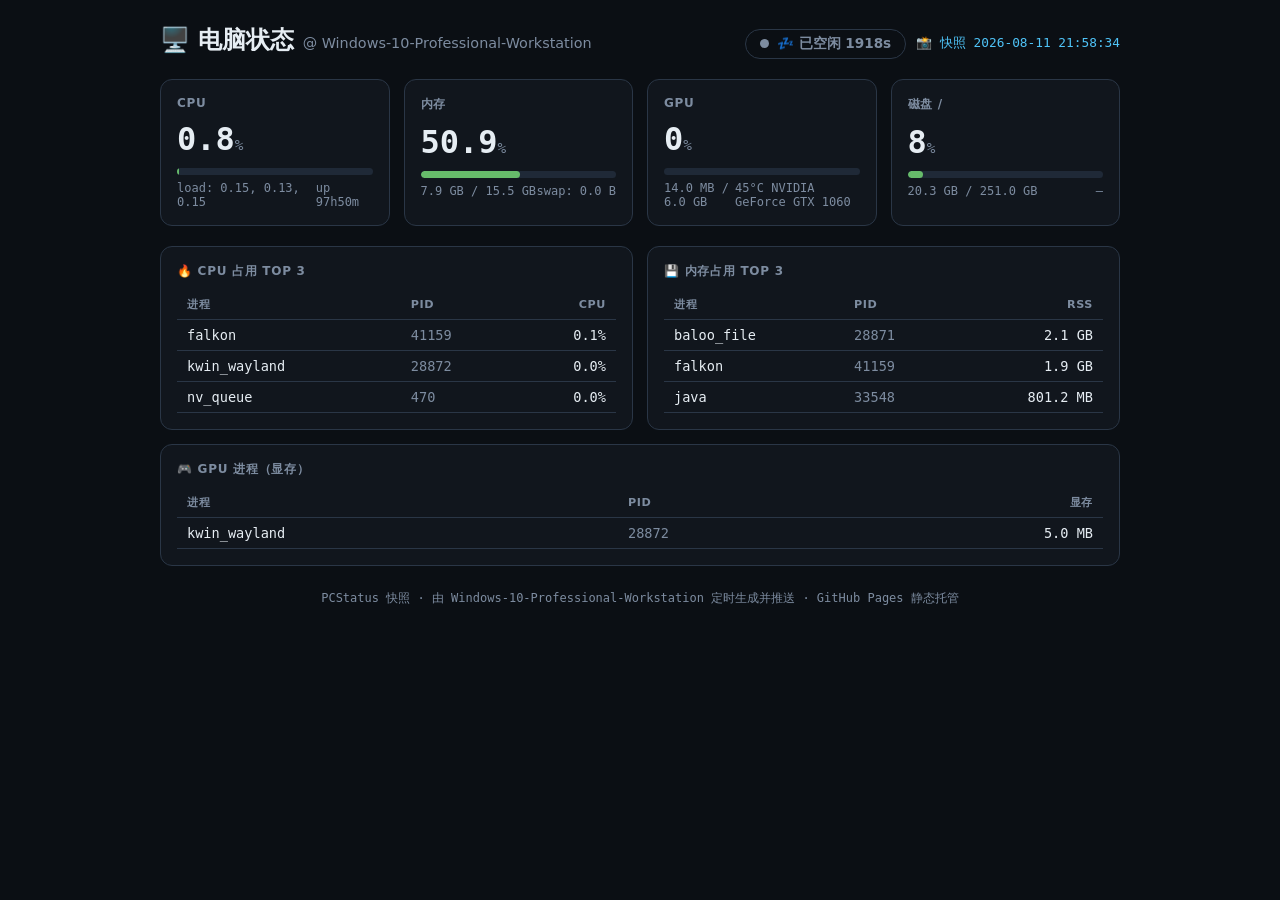
==== status/index.html @ 0da1200c "status snapshot 2026-08-11 21:58:34" ====
<!DOCTYPE html>
<html lang="zh-CN">
<head>
<meta charset="utf-8">
<meta name="viewport" content="width=device-width, initial-scale=1">
<meta http-equiv="Cache-Control" content="no-store">
<title>🖥️ 电脑状态 · 快照</title>
<style>
:root{--bg:#0b0f14;--fg:#e6edf3;--card:#11161d;--border:#2a3646;--accent:#4fc3f7;--ok:#66bb6a;--warn:#ffb74d;--danger:#ef5350;--dim:#7d8ca0}
*{margin:0;padding:0;box-sizing:border-box}
body{background:var(--bg);color:var(--fg);font-family:system-ui,-apple-system,"Segoe UI",sans-serif;min-height:100vh;padding:24px 16px 48px}
.wrap{max-width:960px;margin:0 auto}
header{display:flex;justify-content:space-between;align-items:baseline;flex-wrap:wrap;gap:8px;margin-bottom:20px}
h1{font-size:1.5rem;font-weight:700}
h1 span{color:var(--dim);font-size:.9rem;font-weight:400}
.status-pill{display:inline-flex;align-items:center;gap:8px;padding:5px 14px;border-radius:999px;font-size:.85rem;font-weight:600;border:1px solid var(--border)}
.status-pill .dot{width:9px;height:9px;border-radius:50%;background:var(--dim)}
.status-pill.active{color:var(--ok);border-color:rgba(102,187,106,.4)}
.status-pill.active .dot{background:var(--ok);box-shadow:0 0 8px var(--ok);animation:pulse 2s infinite}
.status-pill.idle{color:var(--dim)}
@keyframes pulse{50%{opacity:.4}}
.cards{display:grid;grid-template-columns:repeat(auto-fit,minmax(200px,1fr));gap:14px;margin-bottom:20px}
.card{background:var(--card);border:1px solid var(--border);border-radius:12px;padding:16px}
.card h3{font-size:.75rem;color:var(--dim);text-transform:uppercase;letter-spacing:.06em;margin-bottom:10px;font-weight:600}
.big{font-size:2rem;font-weight:800;font-family:monospace}
.big small{font-size:.9rem;color:var(--dim);font-weight:400}
.bar{height:7px;background:#1f2937;border-radius:99px;margin-top:10px;overflow:hidden}
.bar>div{height:100%;border-radius:99px;transition:width .6s cubic-bezier(.165,.84,.44,1)}
.meta{display:flex;justify-content:space-between;font-size:.75rem;color:var(--dim);margin-top:6px;font-family:monospace}
.grid2{display:grid;grid-template-columns:1fr 1fr;gap:14px;margin-bottom:20px}
@media(max-width:700px){.grid2{grid-template-columns:1fr}}
table{width:100%;border-collapse:collapse;font-size:.85rem}
th,td{text-align:left;padding:7px 10px;border-bottom:1px solid var(--border)}
th{color:var(--dim);font-weight:600;font-size:.7rem;text-transform:uppercase;letter-spacing:.05em}
td.pct{font-family:monospace;text-align:right}
td.name{font-family:monospace;max-width:180px;overflow:hidden;text-overflow:ellipsis;white-space:nowrap}
td.pid{color:var(--dim);font-family:monospace}
.foot{color:var(--dim);font-size:.75rem;text-align:center;margin-top:24px;font-family:monospace}
.snapshot{color:var(--accent);font-family:monospace;font-size:.8rem}
</style>
</head>
<body>
<div class="wrap">
  <header>
    <h1>🖥️ 电脑状态 <span>@ Windows-10-Professional-Workstation</span></h1>
    <div style="display:flex;gap:10px;align-items:center;flex-wrap:wrap">
      <span class="status-pill idle"><span class="dot"></span>💤 已空闲 1918s</span>
      <span class="snapshot">📸 快照 2026-08-11 21:58:34</span>
    </div>
  </header>
  <div class="cards">
    <div class="card"><h3>CPU</h3><div class="big">0.8<small>%</small></div><div class="bar"><div style="width:1%;background:var(--ok)"></div></div><div class="meta"><span>load: 0.15, 0.13, 0.15</span><span>up 97h50m</span></div></div>
    <div class="card"><h3>内存</h3><div class="big">50.9<small>%</small></div><div class="bar"><div style="width:51%;background:var(--ok)"></div></div><div class="meta"><span>7.9 GB / 15.5 GB</span><span>swap: 0.0 B</span></div></div>
    <div class="card"><h3>GPU</h3><div class="big">0<small>%</small></div><div class="bar"><div style="width:0%;background:var(--accent)"></div></div><div class="meta"><span>14.0 MB / 6.0 GB</span><span>45°C NVIDIA GeForce GTX 1060</span></div></div>
    <div class="card"><h3>磁盘 /</h3><div class="big">8<small>%</small></div><div class="bar"><div style="width:8%;background:var(--ok)"></div></div><div class="meta"><span>20.3 GB / 251.0 GB</span><span>–</span></div></div>
  </div>
  <div class="grid2">
    <div class="card"><h3>🔥 CPU 占用 Top 3</h3><table><thead><tr><th>进程</th><th>PID</th><th style="text-align:right">CPU</th></tr></thead><tbody><tr><td class="name">falkon</td><td class="pid">41159</td><td class="pct">0.1%</td></tr><tr><td class="name">kwin_wayland</td><td class="pid">28872</td><td class="pct">0.0%</td></tr><tr><td class="name">nv_queue</td><td class="pid">470</td><td class="pct">0.0%</td></tr></tbody></table></div>
    <div class="card"><h3>💾 内存占用 Top 3</h3><table><thead><tr><th>进程</th><th>PID</th><th style="text-align:right">RSS</th></tr></thead><tbody><tr><td class="name">baloo_file</td><td class="pid">28871</td><td class="pct">2.1 GB</td></tr><tr><td class="name">falkon</td><td class="pid">41159</td><td class="pct">1.9 GB</td></tr><tr><td class="name">java</td><td class="pid">33548</td><td class="pct">801.2 MB</td></tr></tbody></table></div>
    <div class="card" style="grid-column:1/-1"><h3>🎮 GPU 进程（显存）</h3><table><thead><tr><th>进程</th><th>PID</th><th style="text-align:right">显存</th></tr></thead><tbody><tr><td class="name">kwin_wayland</td><td class="pid">28872</td><td class="pct">5.0 MB</td></tr></tbody></table></div>
  </div>
  <div class="foot">PCStatus 快照 · 由 Windows-10-Professional-Workstation 定时生成并推送 · GitHub Pages 静态托管</div>
</div>
</body>
</html>
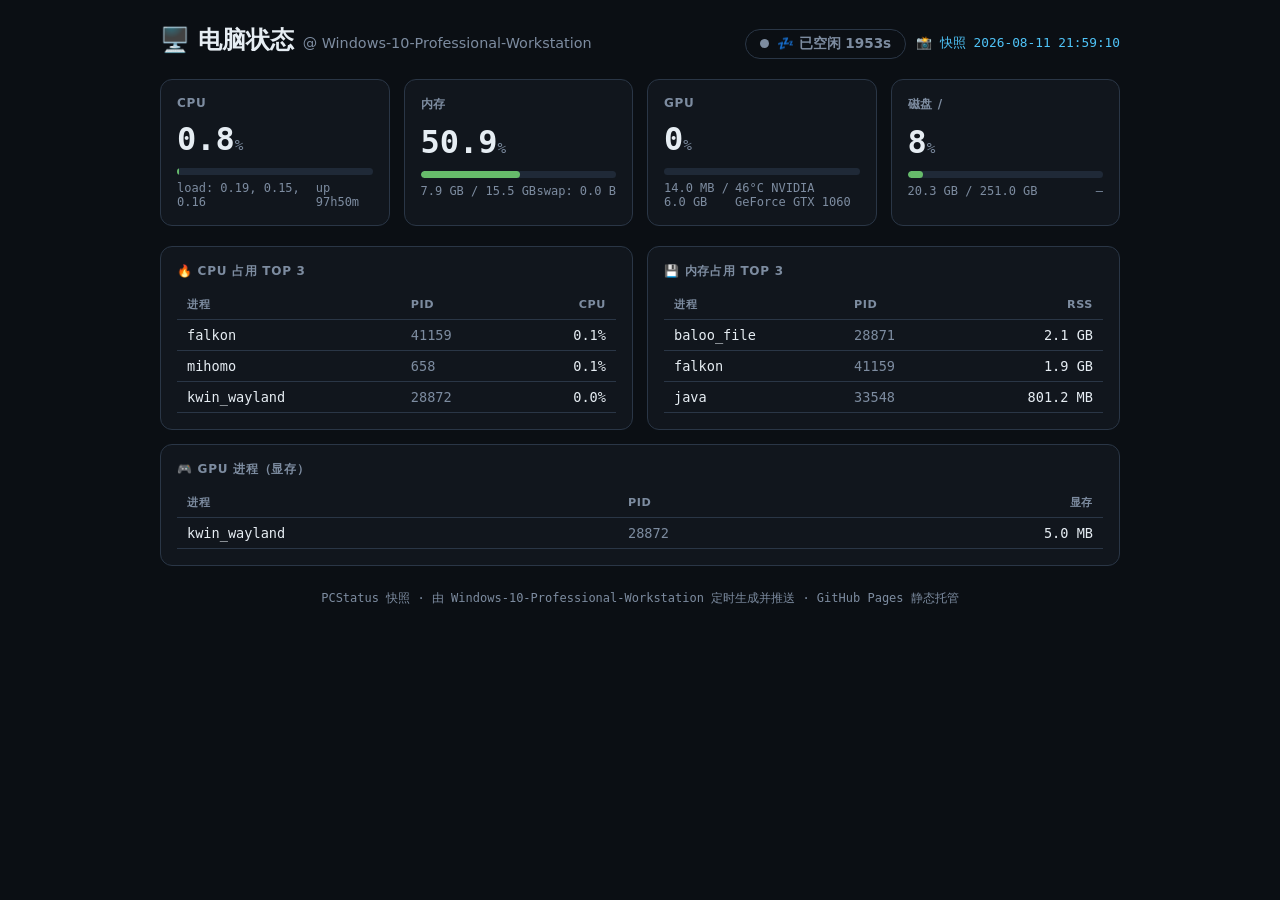
==== commit 9031cef8: "status snapshot 2026-08-11 21:59:10" ====
--- a/status/index.html
+++ b/status/index.html
@@ -44,18 +44,18 @@
   <header>
     <h1>🖥️ 电脑状态 <span>@ Windows-10-Professional-Workstation</span></h1>
     <div style="display:flex;gap:10px;align-items:center;flex-wrap:wrap">
-      <span class="status-pill idle"><span class="dot"></span>💤 已空闲 1918s</span>
-      <span class="snapshot">📸 快照 2026-08-11 21:58:34</span>
+      <span class="status-pill idle"><span class="dot"></span>💤 已空闲 1953s</span>
+      <span class="snapshot">📸 快照 2026-08-11 21:59:10</span>
     </div>
   </header>
   <div class="cards">
-    <div class="card"><h3>CPU</h3><div class="big">0.8<small>%</small></div><div class="bar"><div style="width:1%;background:var(--ok)"></div></div><div class="meta"><span>load: 0.15, 0.13, 0.15</span><span>up 97h50m</span></div></div>
+    <div class="card"><h3>CPU</h3><div class="big">0.8<small>%</small></div><div class="bar"><div style="width:1%;background:var(--ok)"></div></div><div class="meta"><span>load: 0.19, 0.15, 0.16</span><span>up 97h50m</span></div></div>
     <div class="card"><h3>内存</h3><div class="big">50.9<small>%</small></div><div class="bar"><div style="width:51%;background:var(--ok)"></div></div><div class="meta"><span>7.9 GB / 15.5 GB</span><span>swap: 0.0 B</span></div></div>
-    <div class="card"><h3>GPU</h3><div class="big">0<small>%</small></div><div class="bar"><div style="width:0%;background:var(--accent)"></div></div><div class="meta"><span>14.0 MB / 6.0 GB</span><span>45°C NVIDIA GeForce GTX 1060</span></div></div>
+    <div class="card"><h3>GPU</h3><div class="big">0<small>%</small></div><div class="bar"><div style="width:0%;background:var(--accent)"></div></div><div class="meta"><span>14.0 MB / 6.0 GB</span><span>46°C NVIDIA GeForce GTX 1060</span></div></div>
     <div class="card"><h3>磁盘 /</h3><div class="big">8<small>%</small></div><div class="bar"><div style="width:8%;background:var(--ok)"></div></div><div class="meta"><span>20.3 GB / 251.0 GB</span><span>–</span></div></div>
   </div>
   <div class="grid2">
-    <div class="card"><h3>🔥 CPU 占用 Top 3</h3><table><thead><tr><th>进程</th><th>PID</th><th style="text-align:right">CPU</th></tr></thead><tbody><tr><td class="name">falkon</td><td class="pid">41159</td><td class="pct">0.1%</td></tr><tr><td class="name">kwin_wayland</td><td class="pid">28872</td><td class="pct">0.0%</td></tr><tr><td class="name">nv_queue</td><td class="pid">470</td><td class="pct">0.0%</td></tr></tbody></table></div>
+    <div class="card"><h3>🔥 CPU 占用 Top 3</h3><table><thead><tr><th>进程</th><th>PID</th><th style="text-align:right">CPU</th></tr></thead><tbody><tr><td class="name">falkon</td><td class="pid">41159</td><td class="pct">0.1%</td></tr><tr><td class="name">mihomo</td><td class="pid">658</td><td class="pct">0.1%</td></tr><tr><td class="name">kwin_wayland</td><td class="pid">28872</td><td class="pct">0.0%</td></tr></tbody></table></div>
     <div class="card"><h3>💾 内存占用 Top 3</h3><table><thead><tr><th>进程</th><th>PID</th><th style="text-align:right">RSS</th></tr></thead><tbody><tr><td class="name">baloo_file</td><td class="pid">28871</td><td class="pct">2.1 GB</td></tr><tr><td class="name">falkon</td><td class="pid">41159</td><td class="pct">1.9 GB</td></tr><tr><td class="name">java</td><td class="pid">33548</td><td class="pct">801.2 MB</td></tr></tbody></table></div>
     <div class="card" style="grid-column:1/-1"><h3>🎮 GPU 进程（显存）</h3><table><thead><tr><th>进程</th><th>PID</th><th style="text-align:right">显存</th></tr></thead><tbody><tr><td class="name">kwin_wayland</td><td class="pid">28872</td><td class="pct">5.0 MB</td></tr></tbody></table></div>
   </div>
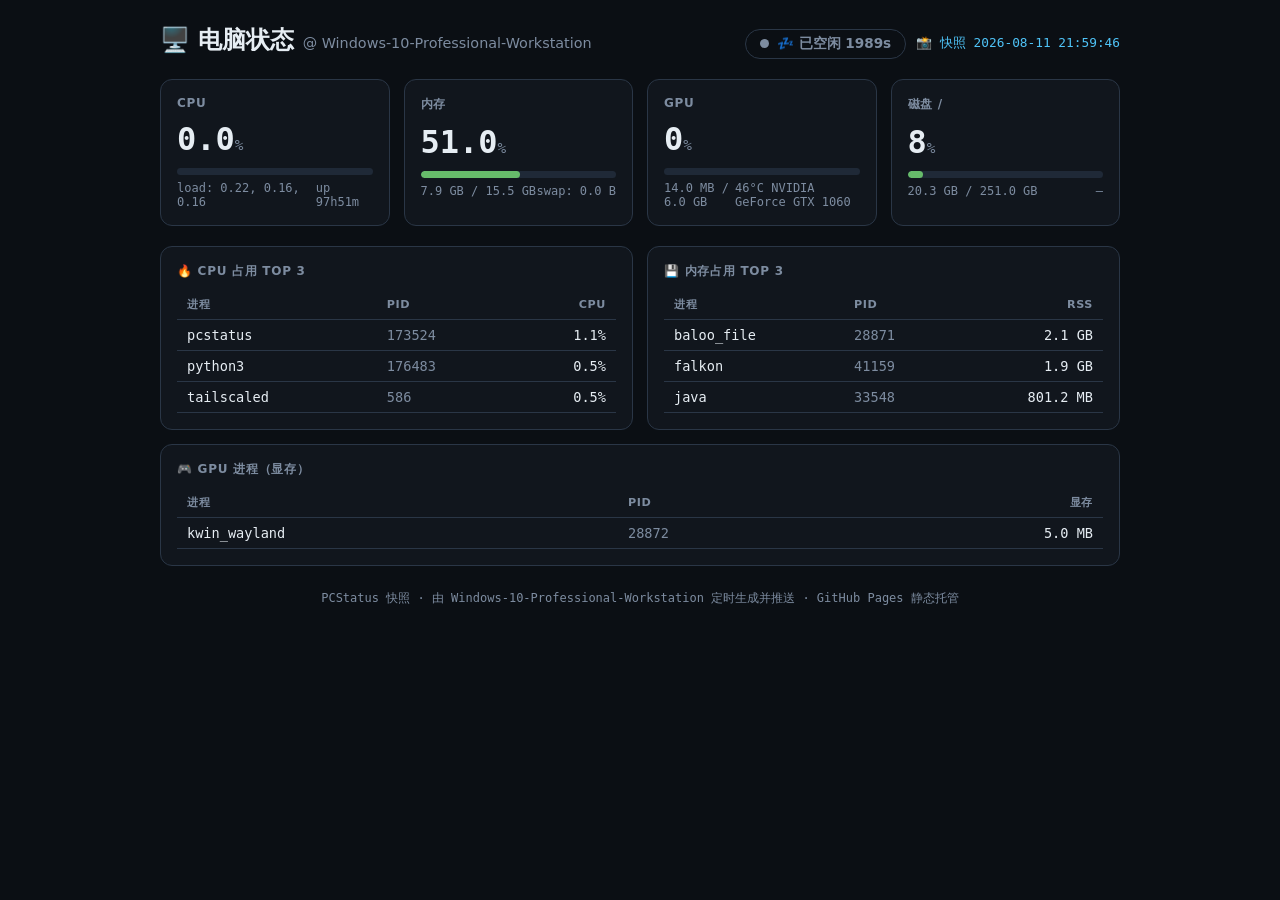
==== commit 2e866b6e: "status snapshot 2026-08-11 21:59:46" ====
--- a/status/index.html
+++ b/status/index.html
@@ -44,18 +44,18 @@
   <header>
     <h1>🖥️ 电脑状态 <span>@ Windows-10-Professional-Workstation</span></h1>
     <div style="display:flex;gap:10px;align-items:center;flex-wrap:wrap">
-      <span class="status-pill idle"><span class="dot"></span>💤 已空闲 1953s</span>
-      <span class="snapshot">📸 快照 2026-08-11 21:59:10</span>
+      <span class="status-pill idle"><span class="dot"></span>💤 已空闲 1989s</span>
+      <span class="snapshot">📸 快照 2026-08-11 21:59:46</span>
     </div>
   </header>
   <div class="cards">
-    <div class="card"><h3>CPU</h3><div class="big">0.8<small>%</small></div><div class="bar"><div style="width:1%;background:var(--ok)"></div></div><div class="meta"><span>load: 0.19, 0.15, 0.16</span><span>up 97h50m</span></div></div>
-    <div class="card"><h3>内存</h3><div class="big">50.9<small>%</small></div><div class="bar"><div style="width:51%;background:var(--ok)"></div></div><div class="meta"><span>7.9 GB / 15.5 GB</span><span>swap: 0.0 B</span></div></div>
+    <div class="card"><h3>CPU</h3><div class="big">0.0<small>%</small></div><div class="bar"><div style="width:0%;background:var(--ok)"></div></div><div class="meta"><span>load: 0.22, 0.16, 0.16</span><span>up 97h51m</span></div></div>
+    <div class="card"><h3>内存</h3><div class="big">51.0<small>%</small></div><div class="bar"><div style="width:51%;background:var(--ok)"></div></div><div class="meta"><span>7.9 GB / 15.5 GB</span><span>swap: 0.0 B</span></div></div>
     <div class="card"><h3>GPU</h3><div class="big">0<small>%</small></div><div class="bar"><div style="width:0%;background:var(--accent)"></div></div><div class="meta"><span>14.0 MB / 6.0 GB</span><span>46°C NVIDIA GeForce GTX 1060</span></div></div>
     <div class="card"><h3>磁盘 /</h3><div class="big">8<small>%</small></div><div class="bar"><div style="width:8%;background:var(--ok)"></div></div><div class="meta"><span>20.3 GB / 251.0 GB</span><span>–</span></div></div>
   </div>
   <div class="grid2">
-    <div class="card"><h3>🔥 CPU 占用 Top 3</h3><table><thead><tr><th>进程</th><th>PID</th><th style="text-align:right">CPU</th></tr></thead><tbody><tr><td class="name">falkon</td><td class="pid">41159</td><td class="pct">0.1%</td></tr><tr><td class="name">mihomo</td><td class="pid">658</td><td class="pct">0.1%</td></tr><tr><td class="name">kwin_wayland</td><td class="pid">28872</td><td class="pct">0.0%</td></tr></tbody></table></div>
+    <div class="card"><h3>🔥 CPU 占用 Top 3</h3><table><thead><tr><th>进程</th><th>PID</th><th style="text-align:right">CPU</th></tr></thead><tbody><tr><td class="name">pcstatus</td><td class="pid">173524</td><td class="pct">1.1%</td></tr><tr><td class="name">python3</td><td class="pid">176483</td><td class="pct">0.5%</td></tr><tr><td class="name">tailscaled</td><td class="pid">586</td><td class="pct">0.5%</td></tr></tbody></table></div>
     <div class="card"><h3>💾 内存占用 Top 3</h3><table><thead><tr><th>进程</th><th>PID</th><th style="text-align:right">RSS</th></tr></thead><tbody><tr><td class="name">baloo_file</td><td class="pid">28871</td><td class="pct">2.1 GB</td></tr><tr><td class="name">falkon</td><td class="pid">41159</td><td class="pct">1.9 GB</td></tr><tr><td class="name">java</td><td class="pid">33548</td><td class="pct">801.2 MB</td></tr></tbody></table></div>
     <div class="card" style="grid-column:1/-1"><h3>🎮 GPU 进程（显存）</h3><table><thead><tr><th>进程</th><th>PID</th><th style="text-align:right">显存</th></tr></thead><tbody><tr><td class="name">kwin_wayland</td><td class="pid">28872</td><td class="pct">5.0 MB</td></tr></tbody></table></div>
   </div>
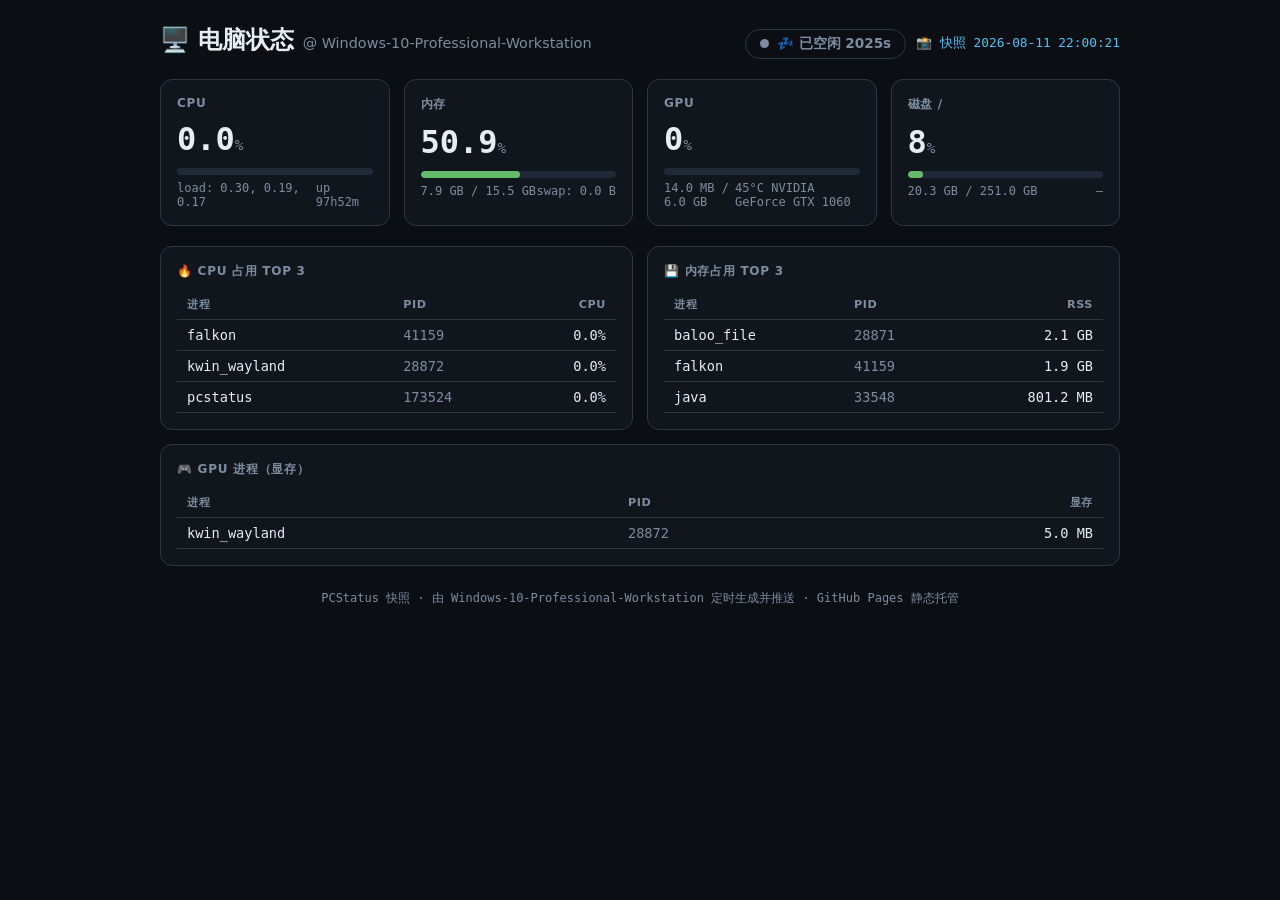
==== commit 195ae8a9: "status snapshot 2026-08-11 22:00:21" ====
--- a/status/index.html
+++ b/status/index.html
@@ -44,18 +44,18 @@
   <header>
     <h1>🖥️ 电脑状态 <span>@ Windows-10-Professional-Workstation</span></h1>
     <div style="display:flex;gap:10px;align-items:center;flex-wrap:wrap">
-      <span class="status-pill idle"><span class="dot"></span>💤 已空闲 1989s</span>
-      <span class="snapshot">📸 快照 2026-08-11 21:59:46</span>
+      <span class="status-pill idle"><span class="dot"></span>💤 已空闲 2025s</span>
+      <span class="snapshot">📸 快照 2026-08-11 22:00:21</span>
     </div>
   </header>
   <div class="cards">
-    <div class="card"><h3>CPU</h3><div class="big">0.0<small>%</small></div><div class="bar"><div style="width:0%;background:var(--ok)"></div></div><div class="meta"><span>load: 0.22, 0.16, 0.16</span><span>up 97h51m</span></div></div>
-    <div class="card"><h3>内存</h3><div class="big">51.0<small>%</small></div><div class="bar"><div style="width:51%;background:var(--ok)"></div></div><div class="meta"><span>7.9 GB / 15.5 GB</span><span>swap: 0.0 B</span></div></div>
-    <div class="card"><h3>GPU</h3><div class="big">0<small>%</small></div><div class="bar"><div style="width:0%;background:var(--accent)"></div></div><div class="meta"><span>14.0 MB / 6.0 GB</span><span>46°C NVIDIA GeForce GTX 1060</span></div></div>
+    <div class="card"><h3>CPU</h3><div class="big">0.0<small>%</small></div><div class="bar"><div style="width:0%;background:var(--ok)"></div></div><div class="meta"><span>load: 0.30, 0.19, 0.17</span><span>up 97h52m</span></div></div>
+    <div class="card"><h3>内存</h3><div class="big">50.9<small>%</small></div><div class="bar"><div style="width:51%;background:var(--ok)"></div></div><div class="meta"><span>7.9 GB / 15.5 GB</span><span>swap: 0.0 B</span></div></div>
+    <div class="card"><h3>GPU</h3><div class="big">0<small>%</small></div><div class="bar"><div style="width:0%;background:var(--accent)"></div></div><div class="meta"><span>14.0 MB / 6.0 GB</span><span>45°C NVIDIA GeForce GTX 1060</span></div></div>
     <div class="card"><h3>磁盘 /</h3><div class="big">8<small>%</small></div><div class="bar"><div style="width:8%;background:var(--ok)"></div></div><div class="meta"><span>20.3 GB / 251.0 GB</span><span>–</span></div></div>
   </div>
   <div class="grid2">
-    <div class="card"><h3>🔥 CPU 占用 Top 3</h3><table><thead><tr><th>进程</th><th>PID</th><th style="text-align:right">CPU</th></tr></thead><tbody><tr><td class="name">pcstatus</td><td class="pid">173524</td><td class="pct">1.1%</td></tr><tr><td class="name">python3</td><td class="pid">176483</td><td class="pct">0.5%</td></tr><tr><td class="name">tailscaled</td><td class="pid">586</td><td class="pct">0.5%</td></tr></tbody></table></div>
+    <div class="card"><h3>🔥 CPU 占用 Top 3</h3><table><thead><tr><th>进程</th><th>PID</th><th style="text-align:right">CPU</th></tr></thead><tbody><tr><td class="name">falkon</td><td class="pid">41159</td><td class="pct">0.0%</td></tr><tr><td class="name">kwin_wayland</td><td class="pid">28872</td><td class="pct">0.0%</td></tr><tr><td class="name">pcstatus</td><td class="pid">173524</td><td class="pct">0.0%</td></tr></tbody></table></div>
     <div class="card"><h3>💾 内存占用 Top 3</h3><table><thead><tr><th>进程</th><th>PID</th><th style="text-align:right">RSS</th></tr></thead><tbody><tr><td class="name">baloo_file</td><td class="pid">28871</td><td class="pct">2.1 GB</td></tr><tr><td class="name">falkon</td><td class="pid">41159</td><td class="pct">1.9 GB</td></tr><tr><td class="name">java</td><td class="pid">33548</td><td class="pct">801.2 MB</td></tr></tbody></table></div>
     <div class="card" style="grid-column:1/-1"><h3>🎮 GPU 进程（显存）</h3><table><thead><tr><th>进程</th><th>PID</th><th style="text-align:right">显存</th></tr></thead><tbody><tr><td class="name">kwin_wayland</td><td class="pid">28872</td><td class="pct">5.0 MB</td></tr></tbody></table></div>
   </div>
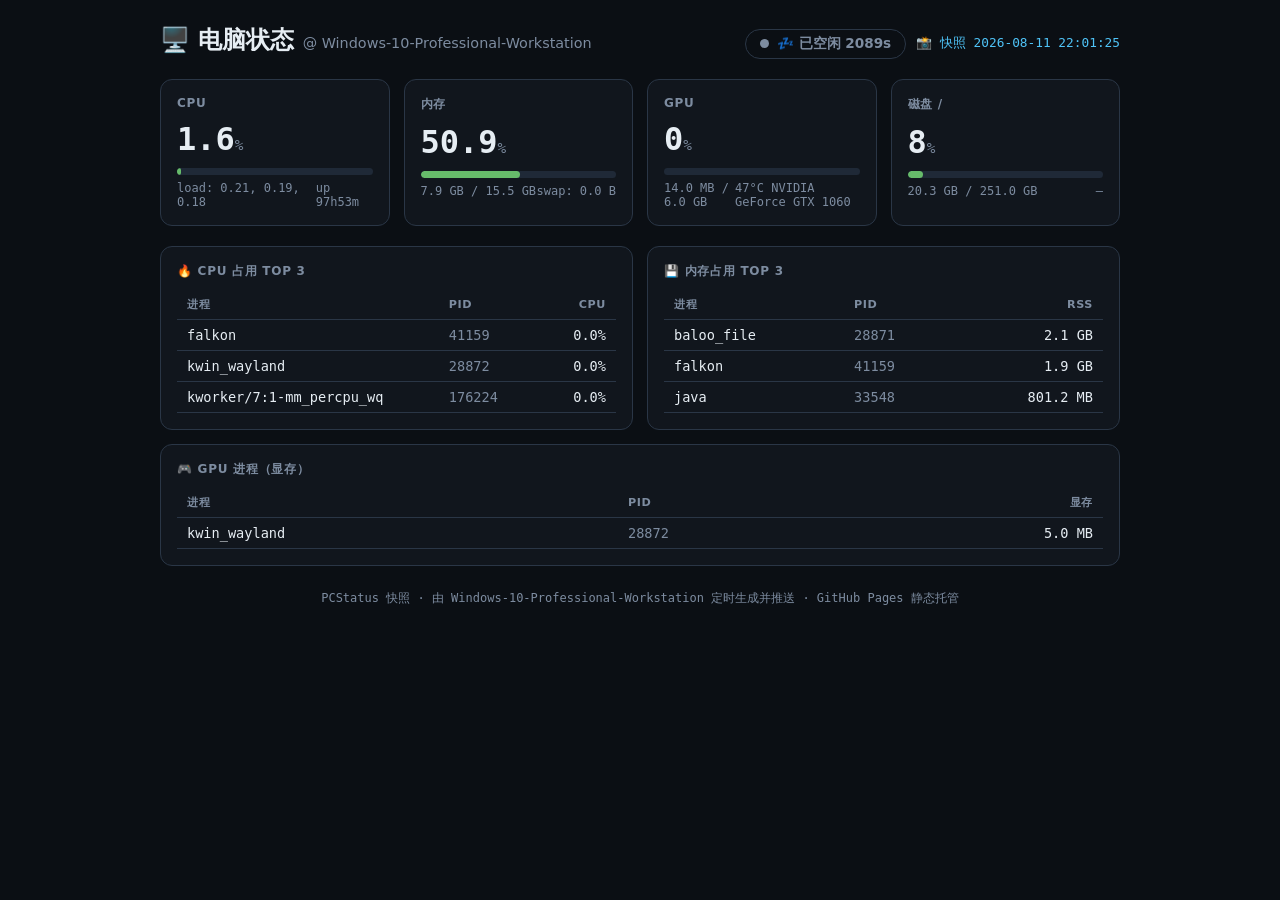
==== commit edffc59e: "status snapshot 2026-08-11 22:01:25" ====
--- a/status/index.html
+++ b/status/index.html
@@ -44,18 +44,18 @@
   <header>
     <h1>🖥️ 电脑状态 <span>@ Windows-10-Professional-Workstation</span></h1>
     <div style="display:flex;gap:10px;align-items:center;flex-wrap:wrap">
-      <span class="status-pill idle"><span class="dot"></span>💤 已空闲 2025s</span>
-      <span class="snapshot">📸 快照 2026-08-11 22:00:21</span>
+      <span class="status-pill idle"><span class="dot"></span>💤 已空闲 2089s</span>
+      <span class="snapshot">📸 快照 2026-08-11 22:01:25</span>
     </div>
   </header>
   <div class="cards">
-    <div class="card"><h3>CPU</h3><div class="big">0.0<small>%</small></div><div class="bar"><div style="width:0%;background:var(--ok)"></div></div><div class="meta"><span>load: 0.30, 0.19, 0.17</span><span>up 97h52m</span></div></div>
+    <div class="card"><h3>CPU</h3><div class="big">1.6<small>%</small></div><div class="bar"><div style="width:2%;background:var(--ok)"></div></div><div class="meta"><span>load: 0.21, 0.19, 0.18</span><span>up 97h53m</span></div></div>
     <div class="card"><h3>内存</h3><div class="big">50.9<small>%</small></div><div class="bar"><div style="width:51%;background:var(--ok)"></div></div><div class="meta"><span>7.9 GB / 15.5 GB</span><span>swap: 0.0 B</span></div></div>
-    <div class="card"><h3>GPU</h3><div class="big">0<small>%</small></div><div class="bar"><div style="width:0%;background:var(--accent)"></div></div><div class="meta"><span>14.0 MB / 6.0 GB</span><span>45°C NVIDIA GeForce GTX 1060</span></div></div>
+    <div class="card"><h3>GPU</h3><div class="big">0<small>%</small></div><div class="bar"><div style="width:0%;background:var(--accent)"></div></div><div class="meta"><span>14.0 MB / 6.0 GB</span><span>47°C NVIDIA GeForce GTX 1060</span></div></div>
     <div class="card"><h3>磁盘 /</h3><div class="big">8<small>%</small></div><div class="bar"><div style="width:8%;background:var(--ok)"></div></div><div class="meta"><span>20.3 GB / 251.0 GB</span><span>–</span></div></div>
   </div>
   <div class="grid2">
-    <div class="card"><h3>🔥 CPU 占用 Top 3</h3><table><thead><tr><th>进程</th><th>PID</th><th style="text-align:right">CPU</th></tr></thead><tbody><tr><td class="name">falkon</td><td class="pid">41159</td><td class="pct">0.0%</td></tr><tr><td class="name">kwin_wayland</td><td class="pid">28872</td><td class="pct">0.0%</td></tr><tr><td class="name">pcstatus</td><td class="pid">173524</td><td class="pct">0.0%</td></tr></tbody></table></div>
+    <div class="card"><h3>🔥 CPU 占用 Top 3</h3><table><thead><tr><th>进程</th><th>PID</th><th style="text-align:right">CPU</th></tr></thead><tbody><tr><td class="name">falkon</td><td class="pid">41159</td><td class="pct">0.0%</td></tr><tr><td class="name">kwin_wayland</td><td class="pid">28872</td><td class="pct">0.0%</td></tr><tr><td class="name">kworker/7:1-mm_percpu_wq</td><td class="pid">176224</td><td class="pct">0.0%</td></tr></tbody></table></div>
     <div class="card"><h3>💾 内存占用 Top 3</h3><table><thead><tr><th>进程</th><th>PID</th><th style="text-align:right">RSS</th></tr></thead><tbody><tr><td class="name">baloo_file</td><td class="pid">28871</td><td class="pct">2.1 GB</td></tr><tr><td class="name">falkon</td><td class="pid">41159</td><td class="pct">1.9 GB</td></tr><tr><td class="name">java</td><td class="pid">33548</td><td class="pct">801.2 MB</td></tr></tbody></table></div>
     <div class="card" style="grid-column:1/-1"><h3>🎮 GPU 进程（显存）</h3><table><thead><tr><th>进程</th><th>PID</th><th style="text-align:right">显存</th></tr></thead><tbody><tr><td class="name">kwin_wayland</td><td class="pid">28872</td><td class="pct">5.0 MB</td></tr></tbody></table></div>
   </div>
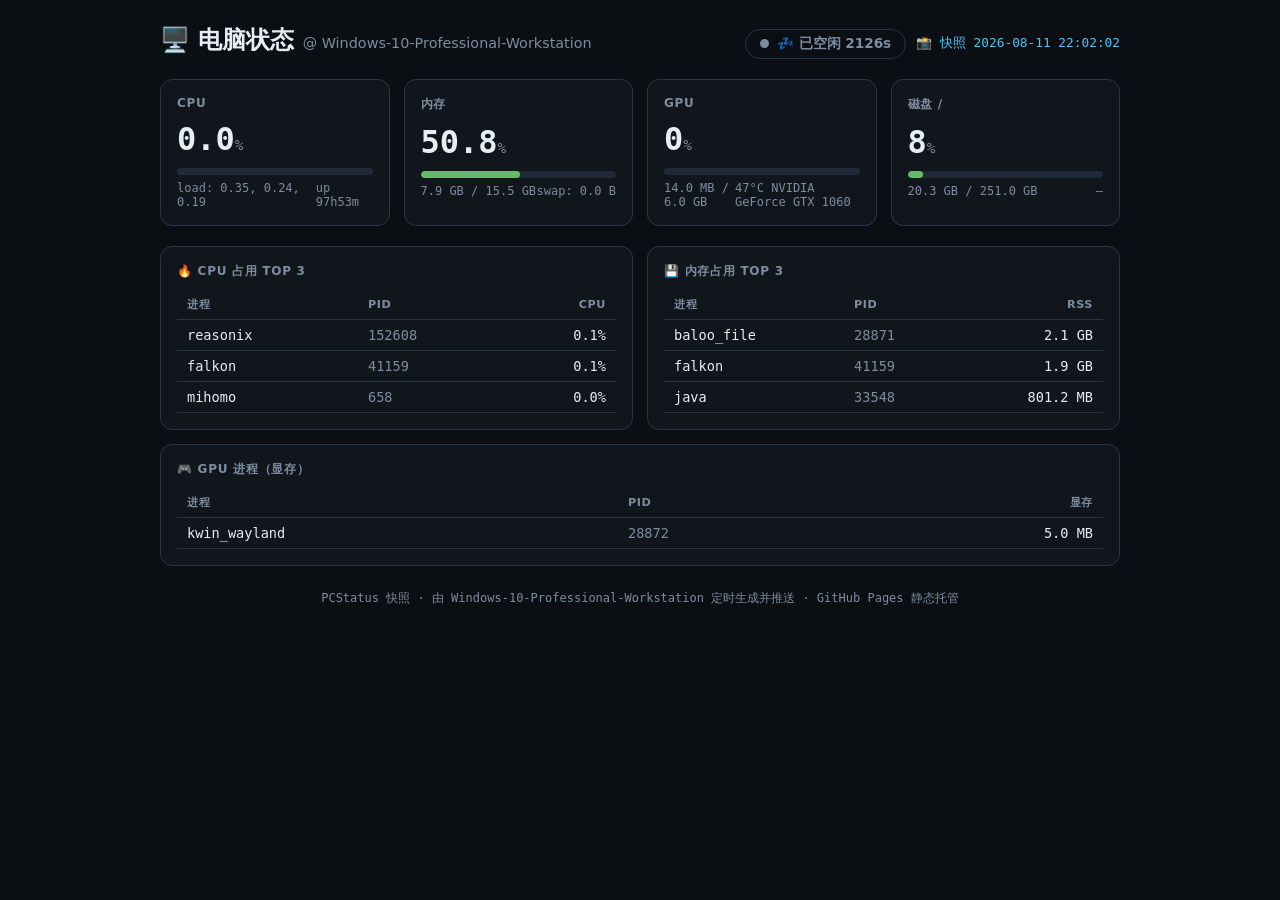
==== commit 0b806c40: "status snapshot 2026-08-11 22:02:02" ====
--- a/status/index.html
+++ b/status/index.html
@@ -44,18 +44,18 @@
   <header>
     <h1>🖥️ 电脑状态 <span>@ Windows-10-Professional-Workstation</span></h1>
     <div style="display:flex;gap:10px;align-items:center;flex-wrap:wrap">
-      <span class="status-pill idle"><span class="dot"></span>💤 已空闲 2089s</span>
-      <span class="snapshot">📸 快照 2026-08-11 22:01:25</span>
+      <span class="status-pill idle"><span class="dot"></span>💤 已空闲 2126s</span>
+      <span class="snapshot">📸 快照 2026-08-11 22:02:02</span>
     </div>
   </header>
   <div class="cards">
-    <div class="card"><h3>CPU</h3><div class="big">1.6<small>%</small></div><div class="bar"><div style="width:2%;background:var(--ok)"></div></div><div class="meta"><span>load: 0.21, 0.19, 0.18</span><span>up 97h53m</span></div></div>
-    <div class="card"><h3>内存</h3><div class="big">50.9<small>%</small></div><div class="bar"><div style="width:51%;background:var(--ok)"></div></div><div class="meta"><span>7.9 GB / 15.5 GB</span><span>swap: 0.0 B</span></div></div>
+    <div class="card"><h3>CPU</h3><div class="big">0.0<small>%</small></div><div class="bar"><div style="width:0%;background:var(--ok)"></div></div><div class="meta"><span>load: 0.35, 0.24, 0.19</span><span>up 97h53m</span></div></div>
+    <div class="card"><h3>内存</h3><div class="big">50.8<small>%</small></div><div class="bar"><div style="width:51%;background:var(--ok)"></div></div><div class="meta"><span>7.9 GB / 15.5 GB</span><span>swap: 0.0 B</span></div></div>
     <div class="card"><h3>GPU</h3><div class="big">0<small>%</small></div><div class="bar"><div style="width:0%;background:var(--accent)"></div></div><div class="meta"><span>14.0 MB / 6.0 GB</span><span>47°C NVIDIA GeForce GTX 1060</span></div></div>
     <div class="card"><h3>磁盘 /</h3><div class="big">8<small>%</small></div><div class="bar"><div style="width:8%;background:var(--ok)"></div></div><div class="meta"><span>20.3 GB / 251.0 GB</span><span>–</span></div></div>
   </div>
   <div class="grid2">
-    <div class="card"><h3>🔥 CPU 占用 Top 3</h3><table><thead><tr><th>进程</th><th>PID</th><th style="text-align:right">CPU</th></tr></thead><tbody><tr><td class="name">falkon</td><td class="pid">41159</td><td class="pct">0.0%</td></tr><tr><td class="name">kwin_wayland</td><td class="pid">28872</td><td class="pct">0.0%</td></tr><tr><td class="name">kworker/7:1-mm_percpu_wq</td><td class="pid">176224</td><td class="pct">0.0%</td></tr></tbody></table></div>
+    <div class="card"><h3>🔥 CPU 占用 Top 3</h3><table><thead><tr><th>进程</th><th>PID</th><th style="text-align:right">CPU</th></tr></thead><tbody><tr><td class="name">reasonix</td><td class="pid">152608</td><td class="pct">0.1%</td></tr><tr><td class="name">falkon</td><td class="pid">41159</td><td class="pct">0.1%</td></tr><tr><td class="name">mihomo</td><td class="pid">658</td><td class="pct">0.0%</td></tr></tbody></table></div>
     <div class="card"><h3>💾 内存占用 Top 3</h3><table><thead><tr><th>进程</th><th>PID</th><th style="text-align:right">RSS</th></tr></thead><tbody><tr><td class="name">baloo_file</td><td class="pid">28871</td><td class="pct">2.1 GB</td></tr><tr><td class="name">falkon</td><td class="pid">41159</td><td class="pct">1.9 GB</td></tr><tr><td class="name">java</td><td class="pid">33548</td><td class="pct">801.2 MB</td></tr></tbody></table></div>
     <div class="card" style="grid-column:1/-1"><h3>🎮 GPU 进程（显存）</h3><table><thead><tr><th>进程</th><th>PID</th><th style="text-align:right">显存</th></tr></thead><tbody><tr><td class="name">kwin_wayland</td><td class="pid">28872</td><td class="pct">5.0 MB</td></tr></tbody></table></div>
   </div>
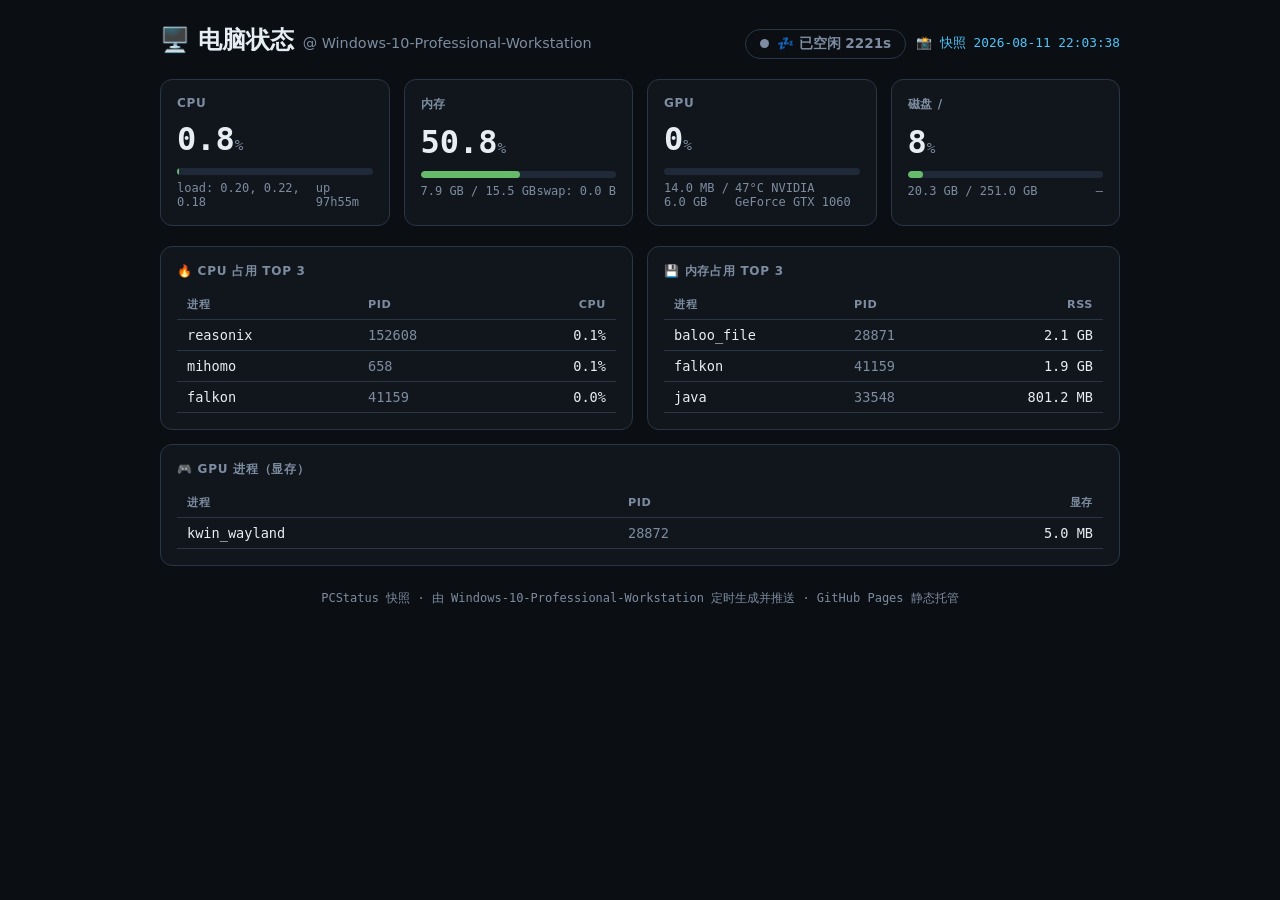
==== commit 0a6c7d6a: "status snapshot 2026-08-11 22:03:38" ====
--- a/status/index.html
+++ b/status/index.html
@@ -44,18 +44,18 @@
   <header>
     <h1>🖥️ 电脑状态 <span>@ Windows-10-Professional-Workstation</span></h1>
     <div style="display:flex;gap:10px;align-items:center;flex-wrap:wrap">
-      <span class="status-pill idle"><span class="dot"></span>💤 已空闲 2126s</span>
-      <span class="snapshot">📸 快照 2026-08-11 22:02:02</span>
+      <span class="status-pill idle"><span class="dot"></span>💤 已空闲 2221s</span>
+      <span class="snapshot">📸 快照 2026-08-11 22:03:38</span>
     </div>
   </header>
   <div class="cards">
-    <div class="card"><h3>CPU</h3><div class="big">0.0<small>%</small></div><div class="bar"><div style="width:0%;background:var(--ok)"></div></div><div class="meta"><span>load: 0.35, 0.24, 0.19</span><span>up 97h53m</span></div></div>
+    <div class="card"><h3>CPU</h3><div class="big">0.8<small>%</small></div><div class="bar"><div style="width:1%;background:var(--ok)"></div></div><div class="meta"><span>load: 0.20, 0.22, 0.18</span><span>up 97h55m</span></div></div>
     <div class="card"><h3>内存</h3><div class="big">50.8<small>%</small></div><div class="bar"><div style="width:51%;background:var(--ok)"></div></div><div class="meta"><span>7.9 GB / 15.5 GB</span><span>swap: 0.0 B</span></div></div>
     <div class="card"><h3>GPU</h3><div class="big">0<small>%</small></div><div class="bar"><div style="width:0%;background:var(--accent)"></div></div><div class="meta"><span>14.0 MB / 6.0 GB</span><span>47°C NVIDIA GeForce GTX 1060</span></div></div>
     <div class="card"><h3>磁盘 /</h3><div class="big">8<small>%</small></div><div class="bar"><div style="width:8%;background:var(--ok)"></div></div><div class="meta"><span>20.3 GB / 251.0 GB</span><span>–</span></div></div>
   </div>
   <div class="grid2">
-    <div class="card"><h3>🔥 CPU 占用 Top 3</h3><table><thead><tr><th>进程</th><th>PID</th><th style="text-align:right">CPU</th></tr></thead><tbody><tr><td class="name">reasonix</td><td class="pid">152608</td><td class="pct">0.1%</td></tr><tr><td class="name">falkon</td><td class="pid">41159</td><td class="pct">0.1%</td></tr><tr><td class="name">mihomo</td><td class="pid">658</td><td class="pct">0.0%</td></tr></tbody></table></div>
+    <div class="card"><h3>🔥 CPU 占用 Top 3</h3><table><thead><tr><th>进程</th><th>PID</th><th style="text-align:right">CPU</th></tr></thead><tbody><tr><td class="name">reasonix</td><td class="pid">152608</td><td class="pct">0.1%</td></tr><tr><td class="name">mihomo</td><td class="pid">658</td><td class="pct">0.1%</td></tr><tr><td class="name">falkon</td><td class="pid">41159</td><td class="pct">0.0%</td></tr></tbody></table></div>
     <div class="card"><h3>💾 内存占用 Top 3</h3><table><thead><tr><th>进程</th><th>PID</th><th style="text-align:right">RSS</th></tr></thead><tbody><tr><td class="name">baloo_file</td><td class="pid">28871</td><td class="pct">2.1 GB</td></tr><tr><td class="name">falkon</td><td class="pid">41159</td><td class="pct">1.9 GB</td></tr><tr><td class="name">java</td><td class="pid">33548</td><td class="pct">801.2 MB</td></tr></tbody></table></div>
     <div class="card" style="grid-column:1/-1"><h3>🎮 GPU 进程（显存）</h3><table><thead><tr><th>进程</th><th>PID</th><th style="text-align:right">显存</th></tr></thead><tbody><tr><td class="name">kwin_wayland</td><td class="pid">28872</td><td class="pct">5.0 MB</td></tr></tbody></table></div>
   </div>
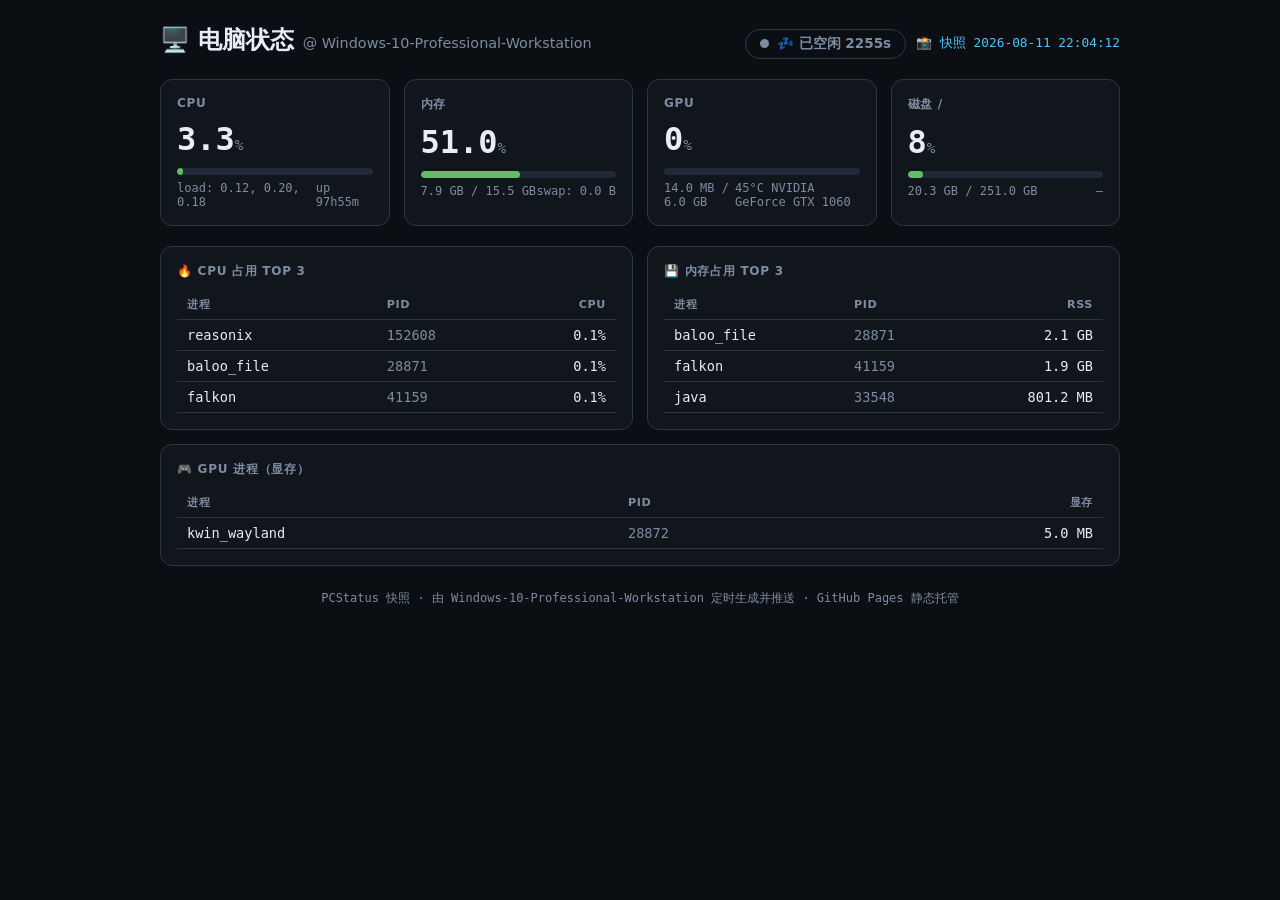
==== commit bc18491e: "status snapshot 2026-08-11 22:04:12" ====
--- a/status/index.html
+++ b/status/index.html
@@ -44,18 +44,18 @@
   <header>
     <h1>🖥️ 电脑状态 <span>@ Windows-10-Professional-Workstation</span></h1>
     <div style="display:flex;gap:10px;align-items:center;flex-wrap:wrap">
-      <span class="status-pill idle"><span class="dot"></span>💤 已空闲 2221s</span>
-      <span class="snapshot">📸 快照 2026-08-11 22:03:38</span>
+      <span class="status-pill idle"><span class="dot"></span>💤 已空闲 2255s</span>
+      <span class="snapshot">📸 快照 2026-08-11 22:04:12</span>
     </div>
   </header>
   <div class="cards">
-    <div class="card"><h3>CPU</h3><div class="big">0.8<small>%</small></div><div class="bar"><div style="width:1%;background:var(--ok)"></div></div><div class="meta"><span>load: 0.20, 0.22, 0.18</span><span>up 97h55m</span></div></div>
-    <div class="card"><h3>内存</h3><div class="big">50.8<small>%</small></div><div class="bar"><div style="width:51%;background:var(--ok)"></div></div><div class="meta"><span>7.9 GB / 15.5 GB</span><span>swap: 0.0 B</span></div></div>
-    <div class="card"><h3>GPU</h3><div class="big">0<small>%</small></div><div class="bar"><div style="width:0%;background:var(--accent)"></div></div><div class="meta"><span>14.0 MB / 6.0 GB</span><span>47°C NVIDIA GeForce GTX 1060</span></div></div>
+    <div class="card"><h3>CPU</h3><div class="big">3.3<small>%</small></div><div class="bar"><div style="width:3%;background:var(--ok)"></div></div><div class="meta"><span>load: 0.12, 0.20, 0.18</span><span>up 97h55m</span></div></div>
+    <div class="card"><h3>内存</h3><div class="big">51.0<small>%</small></div><div class="bar"><div style="width:51%;background:var(--ok)"></div></div><div class="meta"><span>7.9 GB / 15.5 GB</span><span>swap: 0.0 B</span></div></div>
+    <div class="card"><h3>GPU</h3><div class="big">0<small>%</small></div><div class="bar"><div style="width:0%;background:var(--accent)"></div></div><div class="meta"><span>14.0 MB / 6.0 GB</span><span>45°C NVIDIA GeForce GTX 1060</span></div></div>
     <div class="card"><h3>磁盘 /</h3><div class="big">8<small>%</small></div><div class="bar"><div style="width:8%;background:var(--ok)"></div></div><div class="meta"><span>20.3 GB / 251.0 GB</span><span>–</span></div></div>
   </div>
   <div class="grid2">
-    <div class="card"><h3>🔥 CPU 占用 Top 3</h3><table><thead><tr><th>进程</th><th>PID</th><th style="text-align:right">CPU</th></tr></thead><tbody><tr><td class="name">reasonix</td><td class="pid">152608</td><td class="pct">0.1%</td></tr><tr><td class="name">mihomo</td><td class="pid">658</td><td class="pct">0.1%</td></tr><tr><td class="name">falkon</td><td class="pid">41159</td><td class="pct">0.0%</td></tr></tbody></table></div>
+    <div class="card"><h3>🔥 CPU 占用 Top 3</h3><table><thead><tr><th>进程</th><th>PID</th><th style="text-align:right">CPU</th></tr></thead><tbody><tr><td class="name">reasonix</td><td class="pid">152608</td><td class="pct">0.1%</td></tr><tr><td class="name">baloo_file</td><td class="pid">28871</td><td class="pct">0.1%</td></tr><tr><td class="name">falkon</td><td class="pid">41159</td><td class="pct">0.1%</td></tr></tbody></table></div>
     <div class="card"><h3>💾 内存占用 Top 3</h3><table><thead><tr><th>进程</th><th>PID</th><th style="text-align:right">RSS</th></tr></thead><tbody><tr><td class="name">baloo_file</td><td class="pid">28871</td><td class="pct">2.1 GB</td></tr><tr><td class="name">falkon</td><td class="pid">41159</td><td class="pct">1.9 GB</td></tr><tr><td class="name">java</td><td class="pid">33548</td><td class="pct">801.2 MB</td></tr></tbody></table></div>
     <div class="card" style="grid-column:1/-1"><h3>🎮 GPU 进程（显存）</h3><table><thead><tr><th>进程</th><th>PID</th><th style="text-align:right">显存</th></tr></thead><tbody><tr><td class="name">kwin_wayland</td><td class="pid">28872</td><td class="pct">5.0 MB</td></tr></tbody></table></div>
   </div>
